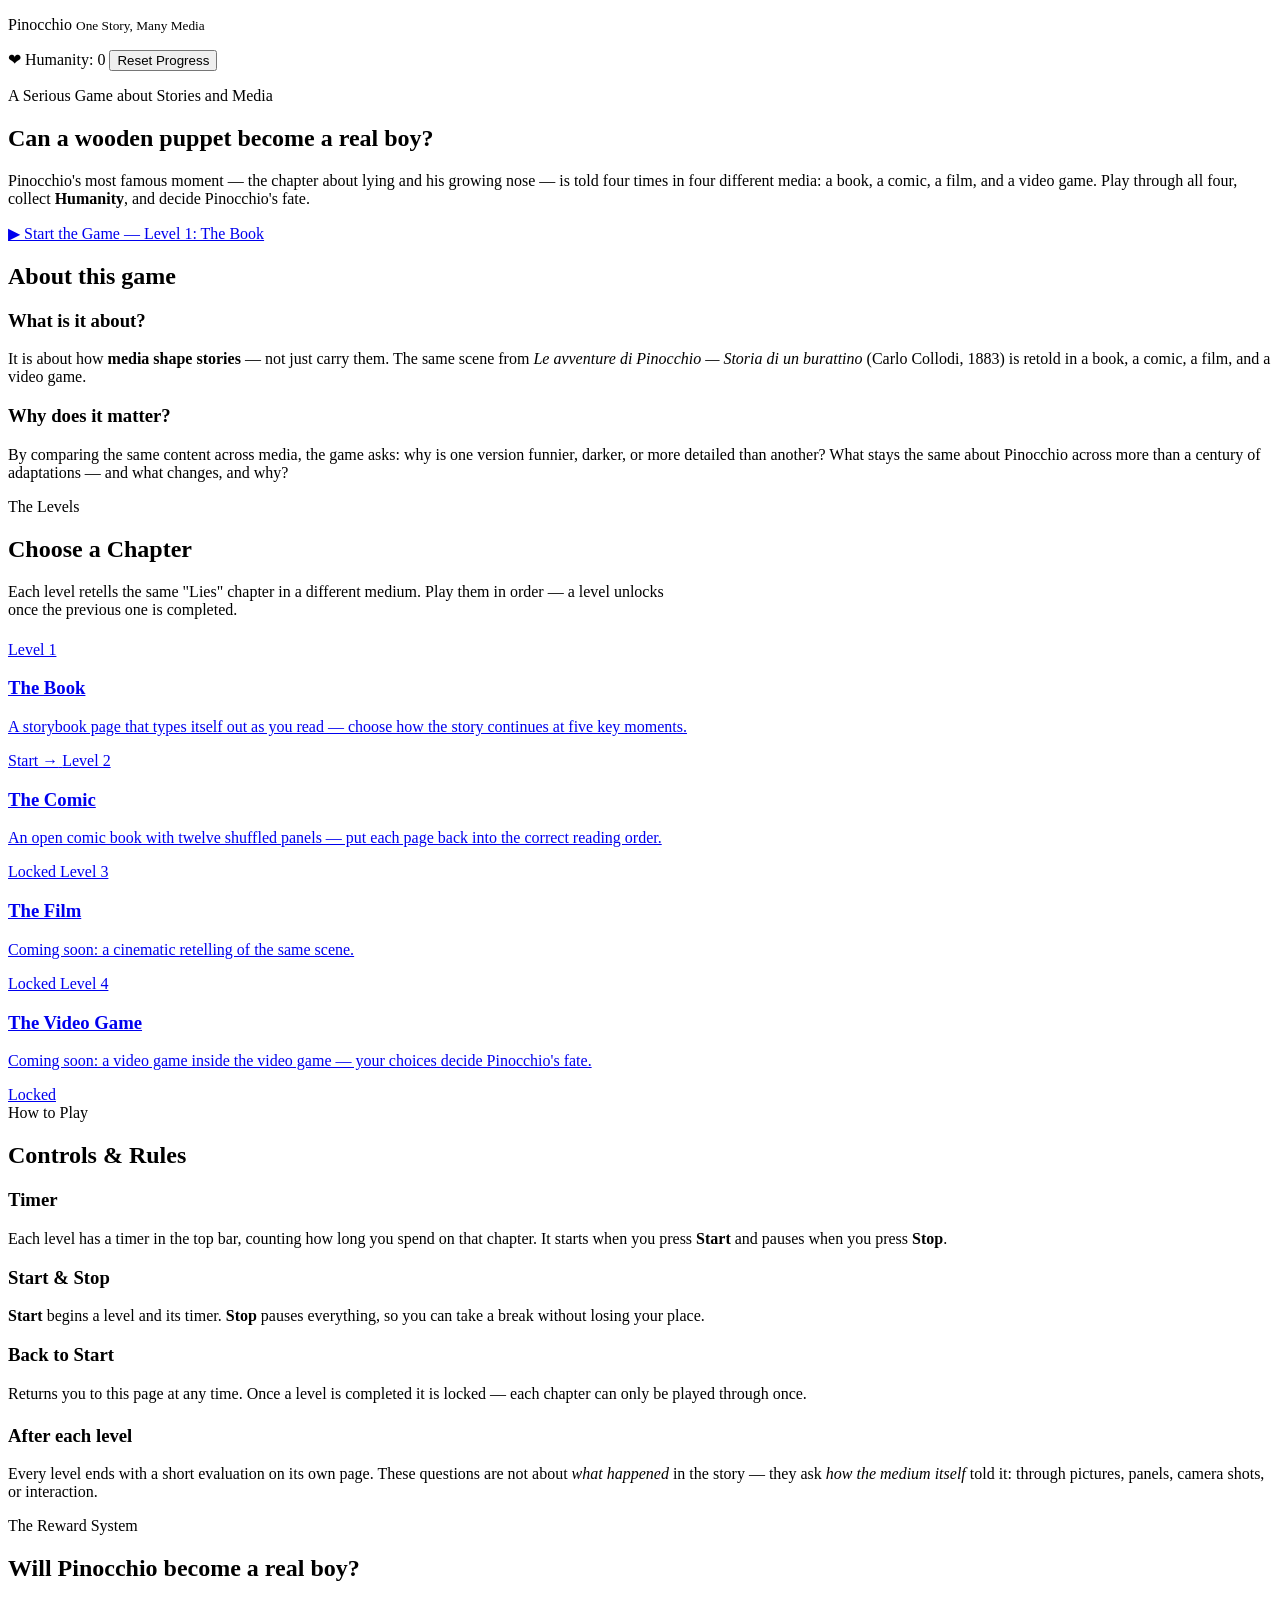
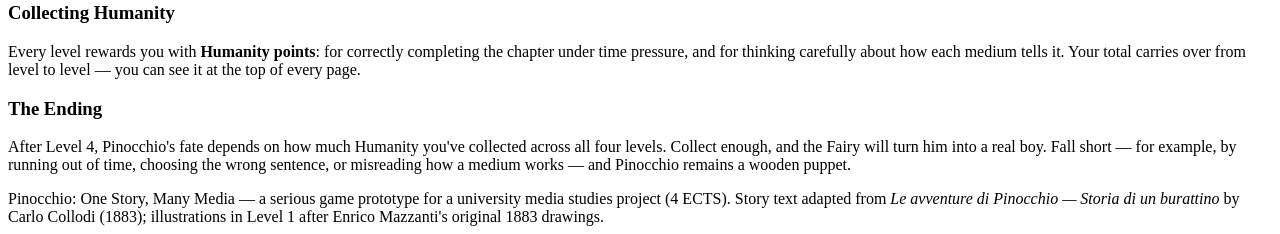
==== html/index.html @ d15d76b3 "Files for index, level 1 and level 2" ====
<!DOCTYPE html>
<html lang="en">
<head>
  <meta charset="UTF-8" />
  <meta name="viewport" content="width=device-width, initial-scale=1.0" />
  <title>Pinocchio: One Story, Many Media</title>
  <link rel="preconnect" href="https://fonts.googleapis.com">
  <link href="https://fonts.googleapis.com/css2?family=Lora:ital,wght@0,400;0,600;1,400&family=Playfair+Display:ital,wght@0,700;1,700&family=Source+Sans+3:wght@400;600;700&display=swap" rel="stylesheet">
  <link rel="stylesheet" href="style.css" />
</head>
<body>

  <!-- ============ TOP BAR ============ -->
  <header class="top-bar">
    <p class="game-title">
      Pinocchio
      <small>One Story, Many Media</small>
    </p>
    <div class="top-bar-controls">
      <span class="badge badge-gold"><span class="badge-icon">❤</span> <span id="humanityBadge">Humanity: 0</span></span>
      <button class="btn btn-danger" id="resetBtn" type="button">Reset Progress</button>
    </div>
  </header>

  <!-- ============ HERO ============ -->
  <section class="hero">
    <p class="eyebrow">A Serious Game about Stories and Media</p>
    <h1>Can a wooden puppet become a real boy?</h1>
    <p class="lead">
      Pinocchio's most famous moment &mdash; the chapter about lying and his growing
      nose &mdash; is told four times in four different media: a book,
      a comic, a film, and a video game. Play through all four, collect
      <strong>Humanity</strong>, and decide Pinocchio's fate.
    </p>
    <div class="hero-actions">
      <a class="btn btn-primary" id="startGameBtn" href="level_1.html">▶ Start the Game — Level 1: The Book</a>
    </div>
  </section>

  <main class="page">

    <!-- ============ ABOUT ============ -->
    <section class="block">
      <h2>About this game</h2>
      <div class="two-col">
        <div class="card">
          <h3>What is it about?</h3>
          <p>
            It is about how <strong>media shape stories</strong> &mdash; not just carry
            them. The same scene from <em>Le avventure di Pinocchio &mdash; Storia di un
            burattino</em> (Carlo Collodi, 1883) is retold in a book, a comic, a film,
            and a video game.
          </p>
        </div>
        <div class="card">
          <h3>Why does it matter?</h3>
          <p>
            By comparing the same content across media, the game asks: why is one
            version funnier, darker, or more detailed than another? What stays the same
            about Pinocchio across more than a century of adaptations &mdash; and what
            changes, and why?
          </p>
        </div>
      </div>
    </section>

    <div class="thread-divider"><span>The Levels</span></div>

    <!-- ============ LEVEL OVERVIEW ============ -->
    <section class="block">
      <h2>Choose a Chapter</h2>
      <p style="max-width: 680px; color: var(--ink-soft); margin-bottom: 22px;">
        Each level retells the same "Lies" chapter in a different medium.
        Play them in order &mdash; a level unlocks once the previous one is
        completed.
      </p>
      <div class="level-grid" id="levelGrid">

        <a class="level-card" id="levelCard1" href="level_1.html">
          <span class="level-tag">Level 1</span>
          <h3>The Book</h3>
          <p>A storybook page that types itself out as you read &mdash;
             choose how the story continues at five key moments.</p>
          <span class="level-status" id="levelStatus1">Start &rarr;</span>
        </a>

        <a class="level-card" id="levelCard2" href="level_2.html">
          <span class="level-tag">Level 2</span>
          <h3>The Comic</h3>
          <p>An open comic book with twelve shuffled panels &mdash;
             put each page back into the correct reading order.</p>
          <span class="level-status" id="levelStatus2">Locked</span>
        </a>

        <a class="level-card" id="levelCard3" href="level_3.html">
          <span class="level-tag">Level 3</span>
          <h3>The Film</h3>
          <p>Coming soon: a cinematic retelling of the same scene.</p>
          <span class="level-status" id="levelStatus3">Locked</span>
        </a>

        <a class="level-card" id="levelCard4" href="level_4.html">
          <span class="level-tag">Level 4</span>
          <h3>The Video Game</h3>
          <p>Coming soon: a video game inside the video game &mdash;
             your choices decide Pinocchio's fate.</p>
          <span class="level-status" id="levelStatus4">Locked</span>
        </a>

      </div>
    </section>

    <div class="thread-divider"><span>How to Play</span></div>

    <!-- ============ CONTROLS ============ -->
    <section class="block">
      <h2>Controls &amp; Rules</h2>
      <!-- 3 equal cards on top row, "After each level" spans full width below -->
      <div class="three-col">
        <div class="card">
          <h3>Timer</h3>
          <p>
            Each level has a timer in the top bar, counting how long you spend on that
            chapter. It starts when you press <strong>Start</strong> and pauses when
            you press <strong>Stop</strong>.
          </p>
        </div>
        <div class="card">
          <h3>Start &amp; Stop</h3>
          <p>
            <strong>Start</strong> begins a level and its timer.
            <strong>Stop</strong> pauses everything, so you can take a break without
            losing your place.
          </p>
        </div>
        <div class="card">
          <h3>Back to Start</h3>
          <p>
            Returns you to this page at any time. Once a level is completed it is
            locked &mdash; each chapter can only be played through once.
          </p>
        </div>
      </div>
      <div class="card card-full" style="margin-top: 22px;">
        <h3>After each level</h3>
        <p>
          Every level ends with a short evaluation on its own page. These questions
          are not about <em>what happened</em> in the story &mdash; they ask
          <em>how the medium itself</em> told it: through pictures, panels, camera
          shots, or interaction.
        </p>
      </div>
    </section>

    <div class="thread-divider"><span>The Reward System</span></div>

    <!-- ============ HUMANITY / ENDING ============ -->
    <section class="block">
      <h2>Will Pinocchio become a real boy?</h2>
      <div class="two-col">
        <div class="card">
          <h3>Collecting Humanity</h3>
          <p>
            Every level rewards you with <strong>Humanity points</strong>: for
            correctly completing the chapter under time pressure, and for thinking
            carefully about how each medium tells it. Your total carries over from
            level to level &mdash; you can see it at the top of every page.
          </p>
        </div>
        <div class="card">
          <h3>The Ending</h3>
          <p>
            After Level 4, Pinocchio's fate depends on how much Humanity you've
            collected across all four levels. Collect enough, and the Fairy will
            turn him into a real boy. Fall short &mdash; for example, by running out
            of time, choosing the wrong sentence, or misreading how a medium works
            &mdash; and Pinocchio remains a wooden puppet.
          </p>
        </div>
      </div>
    </section>

  </main>

  <footer class="site-footer">
    Pinocchio: One Story, Many Media &mdash; a serious game prototype for a university
    media studies project (4 ECTS). Story text adapted from <em>Le avventure di
    Pinocchio &mdash; Storia di un burattino</em> by Carlo Collodi (1883); illustrations
    in Level 1 after Enrico Mazzanti's original 1883 drawings.
  </footer>

  <script src="script.js"></script>
  <script>
    renderHumanityBadge("humanityBadge");

    document.getElementById("resetBtn").addEventListener("click", () => {
      const ok = confirm("Reset all progress and Humanity points? This cannot be undone.");
      if (ok) {
        resetAllProgress();
        renderHumanityBadge("humanityBadge");
        updateLevelCards();
      }
    });

    /* ---------------------------------------------------------
       Level lock/unlock state
       A level is:
       - "completed"  if its *Completed flag is true
       - "unlocked"   if it's not completed but the previous
                       level IS completed (or it's Level 1)
       - "locked"     otherwise
       --------------------------------------------------------- */
    function updateLevelCards() {
      const completedFlags = [
        true, // Level 1 has no prerequisite -> always unlocked
        localStorage.getItem("pinocchio_level1Completed") === "true",
        localStorage.getItem("pinocchio_level2Completed") === "true",
        localStorage.getItem("pinocchio_level3Completed") === "true"
      ];
      const ownCompleted = [
        localStorage.getItem("pinocchio_level1Completed") === "true",
        localStorage.getItem("pinocchio_level2Completed") === "true",
        localStorage.getItem("pinocchio_level3Completed") === "true",
        localStorage.getItem("pinocchio_level4Completed") === "true"
      ];

      for (let i = 1; i <= 4; i++) {
        const card   = document.getElementById("levelCard" + i);
        const status = document.getElementById("levelStatus" + i);
        const prereqMet = completedFlags[i - 1];
        const isDone    = ownCompleted[i - 1];

        card.classList.remove("locked", "unlocked", "completed");

        if (isDone) {
          card.classList.add("completed");
          status.textContent = "Completed \u2713";
        } else if (prereqMet) {
          card.classList.add("unlocked");
          status.textContent = (i === 1 ? "Start" : "Play") + " \u2192";
        } else {
          card.classList.add("locked");
          status.textContent = "Locked";
          card.removeAttribute("href");
        }
      }
    }

    updateLevelCards();
  </script>
</body>
</html>
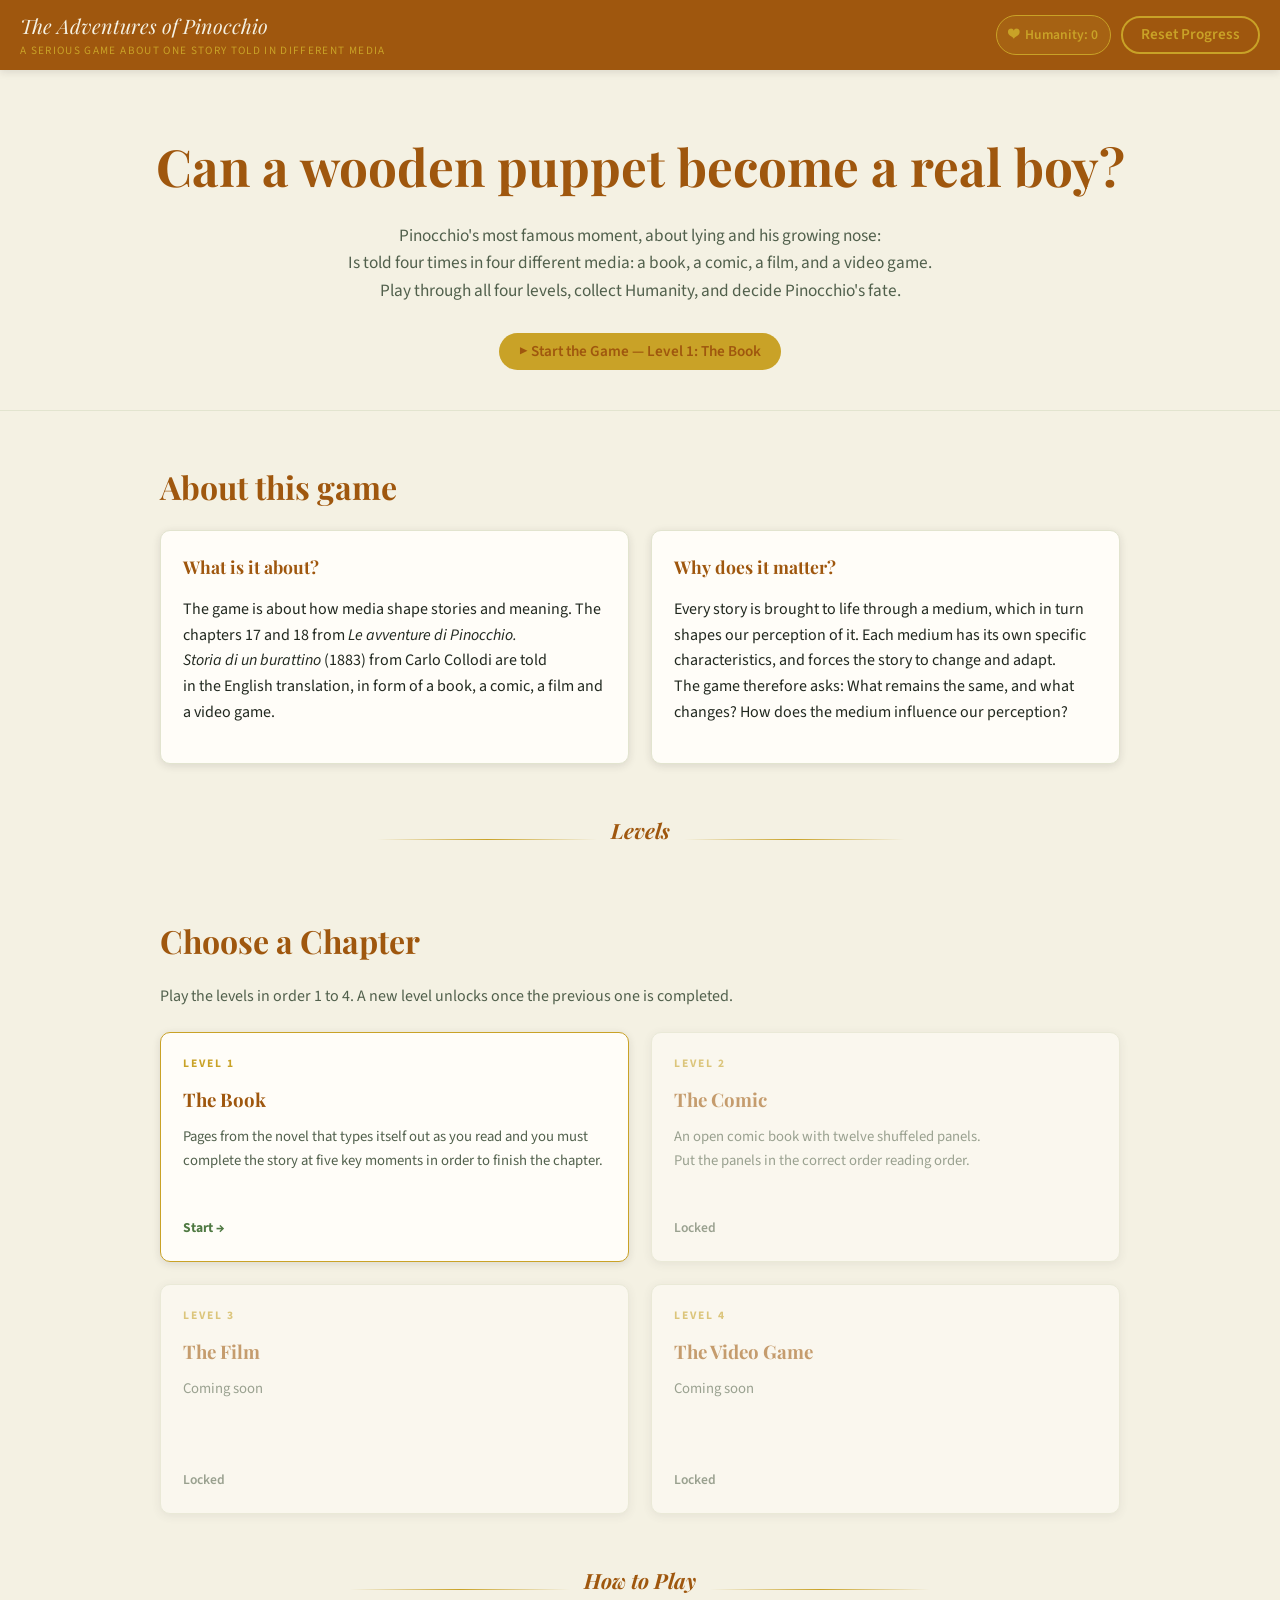
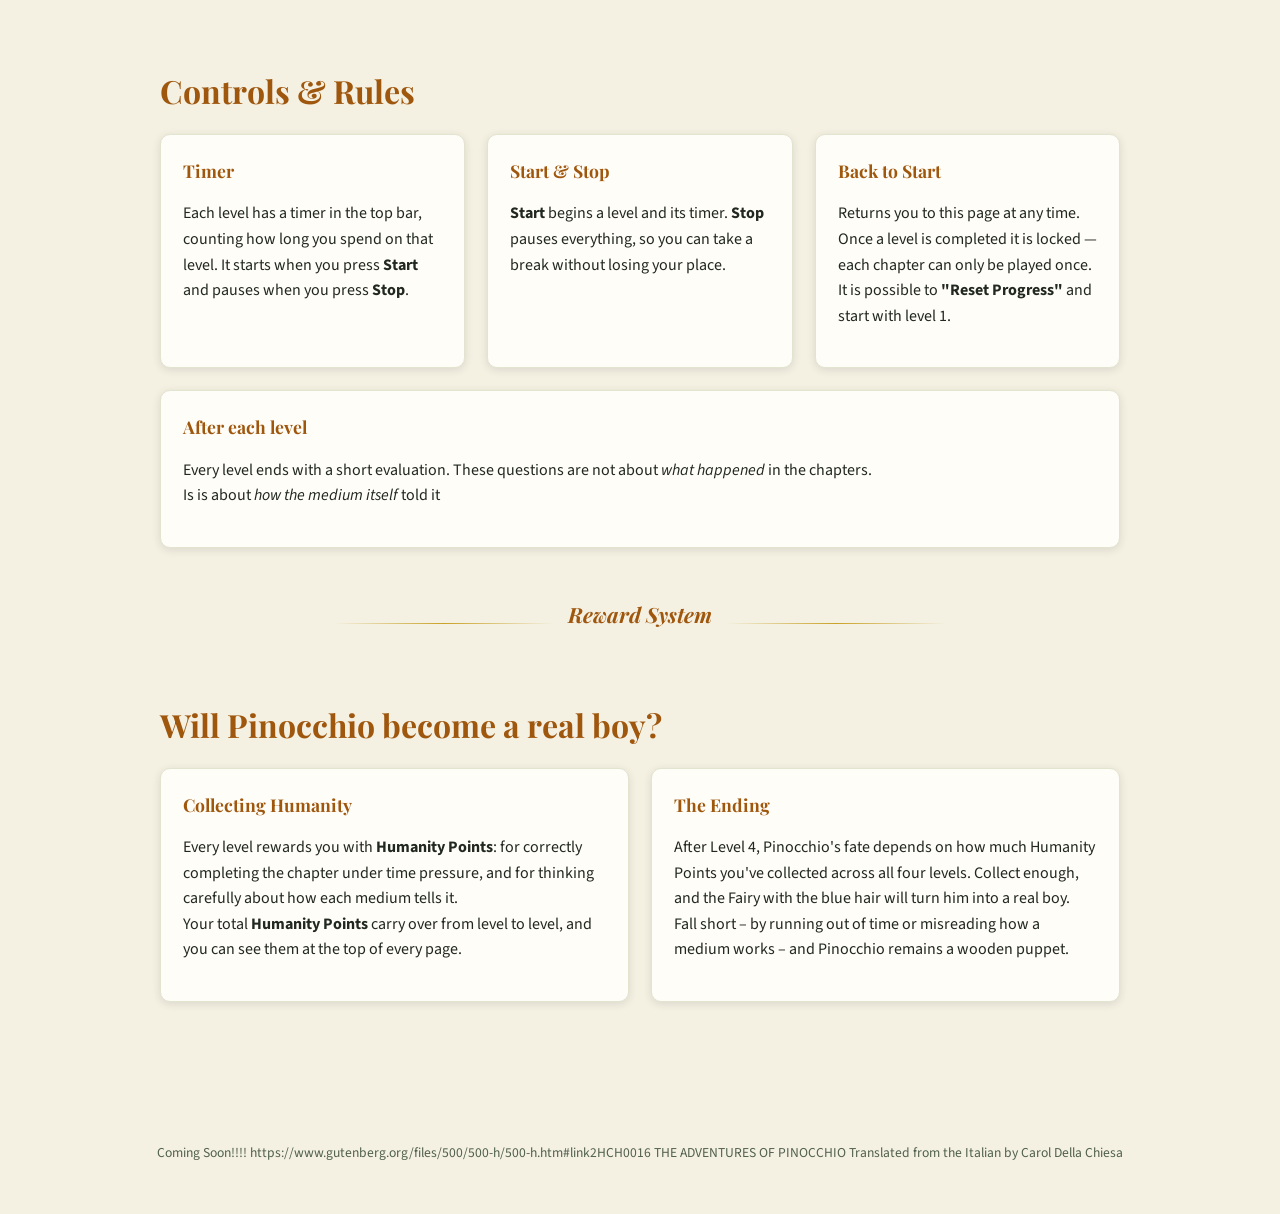
==== commit 38e09f6c: "Changes on index.html, level1.hmtl, js. and css" ====
--- a/html/index.html
+++ b/html/index.html
@@ -13,8 +13,8 @@
   <!-- ============ TOP BAR ============ -->
   <header class="top-bar">
     <p class="game-title">
-      Pinocchio
-      <small>One Story, Many Media</small>
+      <em>The Adventures of Pinocchio</em>
+      <small>A Serious Game about one Story told in different Media</small>
     </p>
     <div class="top-bar-controls">
       <span class="badge badge-gold"><span class="badge-icon">❤</span> <span id="humanityBadge">Humanity: 0</span></span>
@@ -24,13 +24,12 @@
 
   <!-- ============ HERO ============ -->
   <section class="hero">
-    <p class="eyebrow">A Serious Game about Stories and Media</p>
     <h1>Can a wooden puppet become a real boy?</h1>
     <p class="lead">
-      Pinocchio's most famous moment &mdash; the chapter about lying and his growing
-      nose &mdash; is told four times in four different media: a book,
-      a comic, a film, and a video game. Play through all four, collect
-      <strong>Humanity</strong>, and decide Pinocchio's fate.
+      Pinocchio's most famous moment, about lying and his growing nose: <br/>
+      Is told four times in four different media: 
+      a book, a comic, a film, and a video game.<br/>
+      Play through all four levels, collect Humanity, and decide Pinocchio's fate.
     </p>
     <div class="hero-actions">
       <a class="btn btn-primary" id="startGameBtn" href="level_1.html">▶ Start the Game — Level 1: The Book</a>
@@ -46,82 +45,79 @@
         <div class="card">
           <h3>What is it about?</h3>
           <p>
-            It is about how <strong>media shape stories</strong> &mdash; not just carry
-            them. The same scene from <em>Le avventure di Pinocchio &mdash; Storia di un
-            burattino</em> (Carlo Collodi, 1883) is retold in a book, a comic, a film,
-            and a video game.
+            The game is about how media shape stories and meaning.
+            The chapters 17 and 18 from <em>Le avventure di Pinocchio.<br/>
+            Storia di un burattino</em> (1883) from Carlo Collodi are told<br/>
+            in the English translation, in form 
+            of a book, a comic, a film and a video game. 
           </p>
         </div>
         <div class="card">
           <h3>Why does it matter?</h3>
           <p>
-            By comparing the same content across media, the game asks: why is one
-            version funnier, darker, or more detailed than another? What stays the same
-            about Pinocchio across more than a century of adaptations &mdash; and what
-            changes, and why?
-          </p>
-        </div>
-      </div>
-    </section>
-
-    <div class="thread-divider"><span>The Levels</span></div>
+           Every story is brought to life through a medium, which in turn shapes
+          our perception of it. Each medium has its own specific characteristics,
+          and forces the story to change and adapt.<br/>
+          The game therefore asks: What remains the same, and what changes? How does the medium influence our perception? 
+          </p>
+        </div>
+      </div>
+    </section>
+
+    <div class="thread-divider"><span><h2>Levels</h2></span></div>
 
     <!-- ============ LEVEL OVERVIEW ============ -->
     <section class="block">
       <h2>Choose a Chapter</h2>
       <p style="max-width: 680px; color: var(--ink-soft); margin-bottom: 22px;">
-        Each level retells the same "Lies" chapter in a different medium.
-        Play them in order &mdash; a level unlocks once the previous one is
-        completed.
+        Play the levels in order 1 to 4. A new level unlocks once the previous one is completed.
       </p>
-      <div class="level-grid" id="levelGrid">
+      <div class="level-grid level-grid-2x2" id="levelGrid">
 
         <a class="level-card" id="levelCard1" href="level_1.html">
           <span class="level-tag">Level 1</span>
           <h3>The Book</h3>
-          <p>A storybook page that types itself out as you read &mdash;
-             choose how the story continues at five key moments.</p>
+          <p>Pages from the novel that types itself out as you read and you must<br/>
+             complete the story at five key moments in order to finish the chapter.</p>
           <span class="level-status" id="levelStatus1">Start &rarr;</span>
         </a>
 
         <a class="level-card" id="levelCard2" href="level_2.html">
           <span class="level-tag">Level 2</span>
           <h3>The Comic</h3>
-          <p>An open comic book with twelve shuffled panels &mdash;
-             put each page back into the correct reading order.</p>
+          <p>An open comic book with twelve shuffeled panels.<br/>
+          Put the panels in the correct order reading order.</p>
           <span class="level-status" id="levelStatus2">Locked</span>
         </a>
 
         <a class="level-card" id="levelCard3" href="level_3.html">
           <span class="level-tag">Level 3</span>
           <h3>The Film</h3>
-          <p>Coming soon: a cinematic retelling of the same scene.</p>
+          <p>Coming soon</p>
           <span class="level-status" id="levelStatus3">Locked</span>
         </a>
 
         <a class="level-card" id="levelCard4" href="level_4.html">
           <span class="level-tag">Level 4</span>
           <h3>The Video Game</h3>
-          <p>Coming soon: a video game inside the video game &mdash;
-             your choices decide Pinocchio's fate.</p>
+          <p>Coming soon</p>
           <span class="level-status" id="levelStatus4">Locked</span>
         </a>
 
       </div>
     </section>
 
-    <div class="thread-divider"><span>How to Play</span></div>
+    <div class="thread-divider"><span><h2>How to Play</h2></span></div>
 
     <!-- ============ CONTROLS ============ -->
     <section class="block">
       <h2>Controls &amp; Rules</h2>
-      <!-- 3 equal cards on top row, "After each level" spans full width below -->
       <div class="three-col">
         <div class="card">
           <h3>Timer</h3>
           <p>
             Each level has a timer in the top bar, counting how long you spend on that
-            chapter. It starts when you press <strong>Start</strong> and pauses when
+            level. It starts when you press <strong>Start</strong> and pauses when
             you press <strong>Stop</strong>.
           </p>
         </div>
@@ -137,22 +133,21 @@
           <h3>Back to Start</h3>
           <p>
             Returns you to this page at any time. Once a level is completed it is
-            locked &mdash; each chapter can only be played through once.
+            locked &mdash; each chapter can only be played once.<br/>
+            It is possible to <strong>"Reset Progress"</strong> and start with level 1.
           </p>
         </div>
       </div>
       <div class="card card-full" style="margin-top: 22px;">
         <h3>After each level</h3>
         <p>
-          Every level ends with a short evaluation on its own page. These questions
-          are not about <em>what happened</em> in the story &mdash; they ask
-          <em>how the medium itself</em> told it: through pictures, panels, camera
-          shots, or interaction.
-        </p>
-      </div>
-    </section>
-
-    <div class="thread-divider"><span>The Reward System</span></div>
+          Every level ends with a short evaluation. These questions
+          are not about <em>what happened</em> in the chapters.<br/>
+          Is is about <em>how the medium itself</em> told it</p>
+      </div>
+    </section>
+
+    <div class="thread-divider"><span><h2>Reward System</h2></span></div>
 
     <!-- ============ HUMANITY / ENDING ============ -->
     <section class="block">
@@ -161,20 +156,22 @@
         <div class="card">
           <h3>Collecting Humanity</h3>
           <p>
-            Every level rewards you with <strong>Humanity points</strong>: for
+            Every level rewards you with <strong>Humanity Points</strong>: for
             correctly completing the chapter under time pressure, and for thinking
-            carefully about how each medium tells it. Your total carries over from
-            level to level &mdash; you can see it at the top of every page.
+            carefully about how each medium tells it.<br/>
+            Your total <strong>Humanity Points</strong> carry over from level to level,
+            and you can see them at the top of every page.
           </p>
         </div>
         <div class="card">
           <h3>The Ending</h3>
           <p>
-            After Level 4, Pinocchio's fate depends on how much Humanity you've
-            collected across all four levels. Collect enough, and the Fairy will
-            turn him into a real boy. Fall short &mdash; for example, by running out
-            of time, choosing the wrong sentence, or misreading how a medium works
-            &mdash; and Pinocchio remains a wooden puppet.
+            After Level 4, Pinocchio's fate depends on how much Humanity Points you've
+            collected across all four levels. Collect enough, and the Fairy with the blue hair 
+            will turn him into a real boy. <br/>
+            Fall short – by running out  
+            of time or misreading how a medium works
+            – and Pinocchio remains a wooden puppet.
           </p>
         </div>
       </div>
@@ -183,12 +180,13 @@
   </main>
 
   <footer class="site-footer">
-    Pinocchio: One Story, Many Media &mdash; a serious game prototype for a university
-    media studies project (4 ECTS). Story text adapted from <em>Le avventure di
-    Pinocchio &mdash; Storia di un burattino</em> by Carlo Collodi (1883); illustrations
-    in Level 1 after Enrico Mazzanti's original 1883 drawings.
+    Coming Soon!!!!
+    https://www.gutenberg.org/files/500/500-h/500-h.htm#link2HCH0016
+    THE ADVENTURES OF PINOCCHIO
+    Translated from the Italian by Carol Della Chiesa
   </footer>
 
+<!-- ============ JS. SCRIPT ============ -->
   <script src="script.js"></script>
   <script>
     renderHumanityBadge("humanityBadge");
@@ -199,6 +197,7 @@
         resetAllProgress();
         renderHumanityBadge("humanityBadge");
         updateLevelCards();
+        updateHeroCTA();
       }
     });
 
@@ -246,6 +245,37 @@
       }
     }
 
+    /* ---------------------------------------------------------
+       Dynamic hero call-to-action
+       Points to the first level that is not yet completed
+       (i.e. "continue where you left off"), or congratulates
+       the player if all built levels are done.
+       --------------------------------------------------------- */
+    function updateHeroCTA() {
+      const heroBtn = document.getElementById("startGameBtn");
+      const levels = [
+        { id: 1, completed: localStorage.getItem("pinocchio_level1Completed") === "true", href: "level_1.html", label: "Level 1: The Book" },
+        { id: 2, completed: localStorage.getItem("pinocchio_level2Completed") === "true", href: "level_2.html", label: "Level 2: The Comic" }
+        /* Level 3 & 4 added here once their pages exist */
+      ];
+
+      const next = levels.find(l => !l.completed);
+
+      if (!next) {
+        /* everything currently available has been completed */
+        heroBtn.textContent = "\u25B6 Replay Level 1: The Book";
+        heroBtn.href = "level_1.html";
+        return;
+      }
+
+      const anyStarted = levels.some(l => l.completed);
+      heroBtn.textContent = anyStarted
+        ? `\u25B6 Continue \u2014 ${next.label}`
+        : `\u25B6 Start the Game \u2014 ${next.label}`;
+      heroBtn.href = next.href;
+    }
+
+    updateHeroCTA();
     updateLevelCards();
   </script>
 </body>
--- a/html/style.css
+++ b/html/style.css
@@ -0,0 +1,471 @@
+/* =========================================================
+   style.css
+   Shared styles for the Pinocchio Serious Game
+   (header, buttons, badges, layout, index page sections)
+   ========================================================= */
+
+:root {
+  /* -- Palette: forest green + Pinocchio gold -- */
+  --paper:        #f4f1e3;   /* warm, faintly sage-tinted paper */
+  --paper-dark:   #e2e4cf;
+  --ink:          #21281f;   /* near-black, slightly green ink */
+  --ink-soft:     #51604c;
+  --wood:         #3f6b4f;   /* mid forest green */
+  --wood-dark:    #9f570e;   /* brown */
+  --gold:         #c9a227;   /* wax-seal / marionette gold */
+  --thread:       #c9a227;   /* signature thread, now gold */
+  --success:      #4f7942;
+  --error:        #a33d3d;
+
+  /* -- Type -- */
+  --font-display: 'Playfair Display', Georgia, serif;
+  --font-body:    'Source Sans 3', 'Segoe UI', Arial, sans-serif;
+  --font-book:    'Lora', Georgia, 'Times New Roman', serif;
+
+  --radius: 10px;
+  --shadow: 0 6px 18px rgba(44, 36, 32, 0.18);
+  --shadow-soft: 0 2px 8px rgba(44, 36, 32, 0.12);
+}
+
+* { box-sizing: border-box; }
+
+html, body {
+  margin: 0;
+  padding: 0;
+  font-family: var(--font-body);
+  background: var(--paper);
+  color: var(--ink);
+  line-height: 1.6;
+}
+
+img { max-width: 100%; display: block; }
+
+a { color: var(--wood-dark); }
+
+h1, h2, h3, h4 {
+  font-family: var(--font-display);
+  color: var(--wood-dark);
+  margin-top: 0;
+}
+
+/* =========================================================
+   Header / top bar (used on every page)
+   ========================================================= */
+
+.top-bar {
+  position: sticky;
+  top: 0;
+  z-index: 50;
+  display: flex;
+  align-items: center;
+  justify-content: space-between;
+  gap: 12px;
+  flex-wrap: wrap;
+  background: var(--wood-dark);
+  color: var(--paper);
+  padding: 10px 20px;
+  box-shadow: var(--shadow-soft);
+}
+
+.top-bar .game-title {
+  font-family: var(--font-display);
+  font-size: 1.25rem;
+  color: var(--paper);
+  margin: 0;
+  white-space: nowrap;
+}
+
+.top-bar .game-title small {
+  display: block;
+  font-family: var(--font-body);
+  font-size: 0.7rem;
+  font-weight: 400;
+  letter-spacing: 0.12em;
+  text-transform: uppercase;
+  color: var(--gold);
+}
+
+.top-bar-controls {
+  display: flex;
+  align-items: center;
+  gap: 10px;
+  flex-wrap: wrap;
+}
+
+/* =========================================================
+   Buttons
+   ========================================================= */
+
+.btn {
+  font-family: var(--font-body);
+  font-size: 0.95rem;
+  font-weight: 600;
+  padding: 9px 18px;
+  border-radius: 999px;
+  border: 2px solid transparent;
+  cursor: pointer;
+  transition: transform 0.08s ease, background 0.15s ease, color 0.15s ease;
+  text-decoration: none;
+  display: inline-flex;
+  align-items: center;
+  gap: 6px;
+  line-height: 1;
+}
+
+.btn:active { transform: scale(0.97); }
+
+.btn-primary {
+  background: var(--gold);
+  color: var(--wood-dark);
+}
+.btn-primary:hover { background: #e0b34a; }
+
+.btn-secondary {
+  background: transparent;
+  color: var(--paper);
+  border-color: var(--paper);
+}
+.btn-secondary:hover { background: rgba(246, 239, 226, 0.15); }
+
+.btn-light {
+  background: var(--paper);
+  color: var(--wood-dark);
+  border-color: var(--wood-dark);
+}
+.btn-light:hover { background: var(--paper-dark); }
+
+.btn-danger {
+  background: transparent;
+  color: var(--thread);
+  border-color: var(--thread);
+}
+.btn-danger:hover { background: rgba(178, 59, 59, 0.1); }
+
+.btn:disabled,
+.btn[aria-disabled="true"] {
+  opacity: 0.45;
+  cursor: not-allowed;
+  pointer-events: none;
+}
+
+/* =========================================================
+   Status badges (timer, humanity counter)
+   ========================================================= */
+
+.badge {
+  display: inline-flex;
+  align-items: center;
+  gap: 6px;
+  font-size: 0.85rem;
+  font-weight: 600;
+  padding: 6px 12px;
+  border-radius: 999px;
+  background: rgba(246, 239, 226, 0.1);
+  border: 1px solid rgba(246, 239, 226, 0.35);
+  color: var(--paper);
+  white-space: nowrap;
+}
+
+.badge-gold {
+  background: rgba(201, 152, 46, 0.18);
+  border-color: var(--gold);
+  color: var(--gold);
+}
+
+.badge-icon { font-size: 1rem; }
+
+/* =========================================================
+   Page wrapper / generic sections
+   ========================================================= */
+
+.page {
+  max-width: 1000px;
+  margin: 0 auto;
+  padding: 0 20px 60px;
+}
+
+.hero {
+  text-align: center;
+  padding: 56px 20px 40px;
+  border-bottom: 1px solid var(--paper-dark);
+  position: relative;
+}
+
+.hero .eyebrow {
+  font-family: var(--font-body);
+  letter-spacing: 0.22em;
+  text-transform: uppercase;
+  font-size: 0.78rem;
+  color: var(--thread);
+  font-weight: 700;
+  margin-bottom: 10px;
+}
+
+.hero h1 {
+  font-size: clamp(2rem, 5vw, 3.2rem);
+  margin: 0 0 14px;
+}
+
+.hero p.lead {
+  max-width: 640px;
+  margin: 0 auto 28px;
+  font-size: 1.08rem;
+  color: var(--ink-soft);
+}
+
+.hero-actions {
+  display: flex;
+  justify-content: center;
+  gap: 14px;
+  flex-wrap: wrap;
+}
+
+/* string / thread divider — signature motif */
+.thread-divider {
+  display: flex;
+  align-items: center;
+  justify-content: center;
+  gap: 14px;
+  margin: 46px 0 30px;
+  color: var(--thread);
+}
+.thread-divider::before,
+.thread-divider::after {
+  content: "";
+  height: 1px;
+  flex: 1;
+  background: linear-gradient(to var(--dir, right), transparent, var(--thread) 50%, transparent);
+  max-width: 220px;
+}
+.thread-divider span {
+  font-family: var(--font-display);
+  font-style: italic;
+  font-size: 14px;
+}
+
+section.block {
+  margin: 50px 0;
+}
+
+section.block h2 {
+  font-size: clamp(1.5rem, 3vw, 2rem);
+  margin-bottom: 18px;
+  color: var(--wood-dark);
+}
+
+.two-col {
+  display: grid;
+  grid-template-columns: repeat(auto-fit, minmax(260px, 1fr));
+  gap: 22px;
+}
+
+.three-col {
+  display: grid;
+  grid-template-columns: repeat(3, 1fr);
+  gap: 22px;
+}
+
+@media (max-width: 700px) {
+  .three-col { grid-template-columns: 1fr; }
+}
+
+.card-full {
+  width: 100%;
+}
+
+.card {
+  background: #fffdf8;
+  border: 1px solid var(--paper-dark);
+  border-radius: var(--radius);
+  padding: 22px;
+  box-shadow: var(--shadow-soft);
+}
+
+.card h3 {
+  font-size: 1.1rem;
+  margin-bottom: 8px;
+}
+
+/* =========================================================
+   Level grid (index page)
+   ========================================================= */
+
+.level-grid {
+  display: grid;
+  grid-template-columns: repeat(auto-fit, minmax(230px, 1fr));
+  gap: 22px;
+}
+
+/* Always exactly 2 columns / 2 rows for the 4 level cards,
+   so 3+1 never happens. Not optimized for narrow phones --
+   this game is meant to be played in a browser. */
+.level-grid-2x2 {
+  grid-template-columns: repeat(2, 1fr);
+}
+
+@media (max-width: 560px) {
+  .level-grid-2x2 {
+    grid-template-columns: 1fr;
+  }
+}
+
+.level-card {
+  position: relative;
+  border-radius: var(--radius);
+  padding: 22px;
+  background: #fffdf8;
+  border: 1px solid var(--paper-dark);
+  box-shadow: var(--shadow-soft);
+  display: flex;
+  flex-direction: column;
+  gap: 10px;
+  min-height: 230px;
+  transition: transform 0.15s ease, box-shadow 0.15s ease;
+}
+
+.level-card.is-active {
+  border-color: var(--gold);
+}
+
+.level-card.is-active:hover {
+  transform: translateY(-4px);
+  box-shadow: var(--shadow);
+}
+
+.level-card .level-eyebrow {
+  font-size: 0.72rem;
+  letter-spacing: 0.18em;
+  text-transform: uppercase;
+  color: var(--thread);
+  font-weight: 700;
+}
+
+.level-card .swatch {
+  width: 100%;
+  height: 64px;
+  border-radius: 6px;
+  margin-bottom: 4px;
+}
+
+.swatch.book   { background: repeating-linear-gradient(135deg, #2c2420 0 6px, #f6efe2 6px 12px); }
+.swatch.comic  { background: linear-gradient(135deg, #ffffff 0%, #ffffff 49%, #e8462e 50%, #2c2420 100%); }
+.swatch.film   { background: radial-gradient(circle at 30% 30%, #fcefc7 0%, #2c2420 70%); }
+.swatch.game   { background: repeating-conic-gradient(#3f9b5f 0% 25%, #2c2420 0% 50%) 0 0/16px 16px; }
+
+.level-card p {
+  font-size: 0.92rem;
+  color: var(--ink-soft);
+  margin: 0;
+  flex-grow: 1;
+}
+
+.level-card .level-footer {
+  display: flex;
+  align-items: center;
+  justify-content: space-between;
+  margin-top: 6px;
+}
+
+.tag {
+  font-size: 0.72rem;
+  font-weight: 700;
+  letter-spacing: 0.08em;
+  text-transform: uppercase;
+  padding: 4px 10px;
+  border-radius: 999px;
+}
+
+.tag-open {
+  background: rgba(79, 121, 66, 0.15);
+  color: var(--success);
+}
+
+.tag-locked {
+  background: rgba(87, 74, 62, 0.12);
+  color: var(--ink-soft);
+}
+
+/* ---------------------------------------------------------
+   Level cards as links (index page overview)
+   --------------------------------------------------------- */
+.level-card {
+  text-decoration: none;
+  color: inherit;
+  cursor: pointer;
+}
+
+.level-card .level-tag {
+  font-size: 0.72rem;
+  font-weight: 700;
+  letter-spacing: 0.18em;
+  text-transform: uppercase;
+  color: var(--thread);
+}
+
+.level-card h3 {
+  margin: 2px 0 0;
+}
+
+.level-card .level-status {
+  margin-top: auto;
+  font-size: 0.85rem;
+  font-weight: 700;
+  color: var(--success);
+}
+
+/* unlocked, playable card */
+.level-card.unlocked {
+  border-color: var(--gold);
+}
+.level-card.unlocked:hover {
+  transform: translateY(-4px);
+  box-shadow: var(--shadow);
+}
+
+/* completed card */
+.level-card.completed .level-status {
+  color: var(--wood-dark);
+}
+.level-card.completed {
+  border-color: var(--success);
+}
+
+/* locked card -> not clickable, greyed out */
+.level-card.locked {
+  opacity: 0.55;
+  cursor: default;
+  pointer-events: none;
+}
+.level-card.locked .level-status {
+  color: var(--ink-soft);
+  font-weight: 600;
+}
+
+/* =========================================================
+   Footer
+   ========================================================= */
+
+.site-footer {
+  text-align: center;
+  padding: 30px 20px 50px;
+  color: var(--ink-soft);
+  font-size: 0.85rem;
+}
+
+/* =========================================================
+   Reduced motion
+   ========================================================= */
+
+@media (prefers-reduced-motion: reduce) {
+  * { transition: none !important; animation: none !important; }
+}
+
+/* =========================================================
+   Responsive tweaks
+   ========================================================= */
+
+@media (max-width: 600px) {
+  .hero { padding: 40px 16px 30px; }
+  .top-bar { padding: 8px 12px; }
+  .top-bar .game-title { font-size: 1.05rem; }
+}
